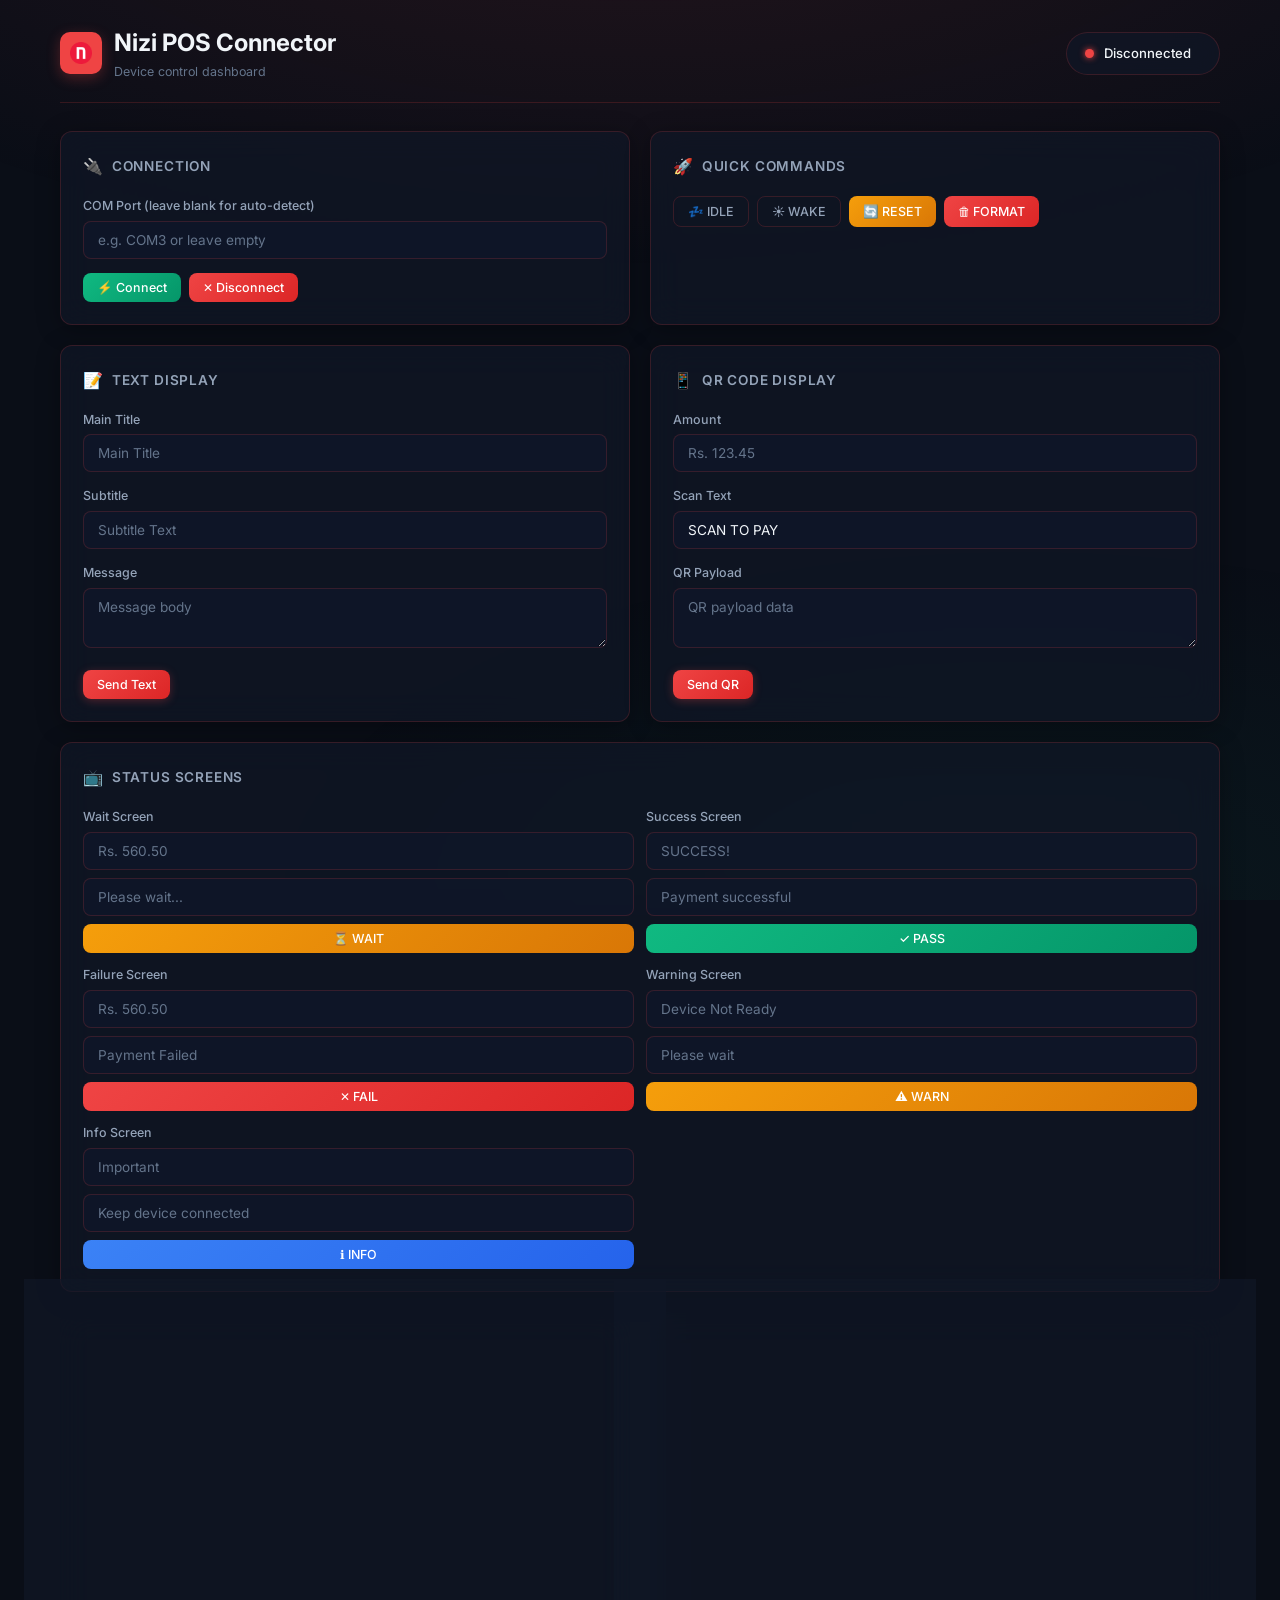
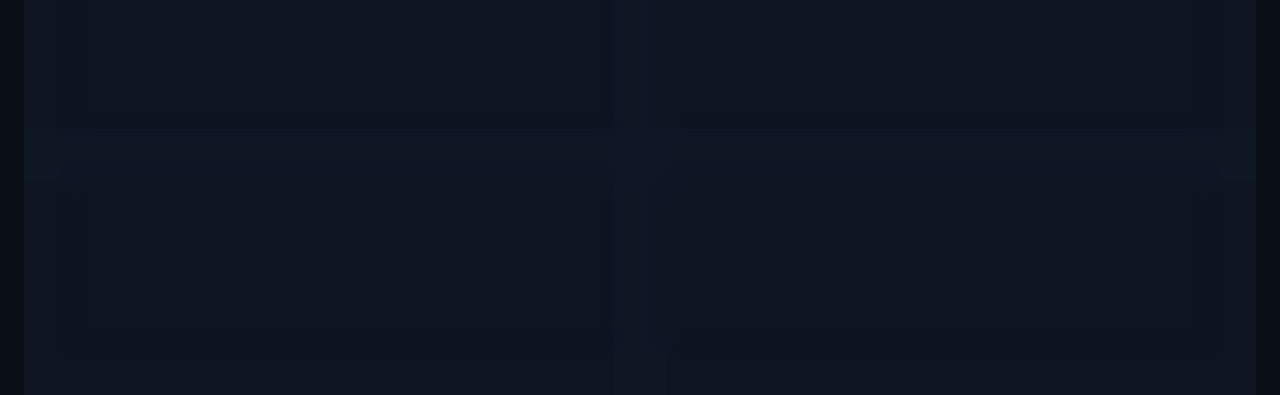
==== static/index.html @ 3626629b "ported the fix of windows and linux build" ====
<!DOCTYPE html>
<html lang="en">

<head>
    <meta charset="UTF-8">
    <meta name="viewport" content="width=device-width, initial-scale=1.0">
    <title>Nizi POS Connector — Dashboard</title>
    <meta name="description" content="Nizi POS Connector — device control dashboard">
    <link rel="stylesheet" href="/static/style.css">
    <script src="https://cdn.socket.io/4.7.5/socket.io.min.js"></script>
</head>

<body>

    <div class="app-container">

        <!-- ═══ Header ═══ -->
        <header class="app-header">
            <div class="logo">
                <div class="logo-icon">
                    <img class="logo-img" src="/assets/icon.ico" alt="Nizi POS logo">
                </div>
                <div>
                    <h1>Nizi POS Connector</h1>
                    <div class="subtitle">Device control dashboard</div>
                </div>
            </div>
            <div class="status-badge" id="statusBadge">
                <span class="dot"></span>
                <span id="statusText">Disconnected</span>
                <span class="port-label" id="portLabel"></span>
            </div>
        </header>

        <!-- ═══ Dashboard Grid ═══ -->
        <div class="dashboard-grid">

            <!-- ─── Connection Card ─── -->
            <div class="card" id="connectionCard">
                <div class="card-title"><span class="icon">🔌</span> Connection</div>
                <div class="form-group">
                    <label for="comPort">COM Port (leave blank for auto-detect)</label>
                    <input type="text" id="comPort" class="form-control" placeholder="e.g. COM3 or leave empty">
                </div>
                <div class="connection-actions">
                    <button class="btn btn-success btn-sm" id="btnConnect" onclick="connectDevice()">⚡ Connect</button>
                    <button class="btn btn-danger btn-sm" id="btnDisconnect" onclick="disconnectDevice()">✕
                        Disconnect</button>
                </div>
            </div>

            <!-- ─── Quick Commands ─── -->
            <div class="card">
                <div class="card-title"><span class="icon">🚀</span> Quick Commands</div>
                <div class="btn-group">
                    <button class="btn btn-outline btn-sm" onclick="sendCmd('IDLE')">💤 IDLE</button>
                    <button class="btn btn-outline btn-sm" onclick="sendCmd('WAKE')">☀️ WAKE</button>
                    <button class="btn btn-warning btn-sm" onclick="sendCmd('RESET')">🔄 RESET</button>
                    <button class="btn btn-danger btn-sm"
                        onclick="if(confirm('Format internal flash?')) sendCmd('FORMAT')">🗑 FORMAT</button>
                </div>
            </div>

            <!-- ─── Text Command ─── -->
            <div class="card">
                <div class="card-title"><span class="icon">📝</span> Text Display</div>
                <div class="form-group">
                    <label for="textTitle">Main Title</label>
                    <input type="text" id="textTitle" class="form-control" placeholder="Main Title">
                </div>
                <div class="form-group">
                    <label for="textSubtitle">Subtitle</label>
                    <input type="text" id="textSubtitle" class="form-control" placeholder="Subtitle Text">
                </div>
                <div class="form-group">
                    <label for="textMessage">Message</label>
                    <textarea id="textMessage" class="form-control" placeholder="Message body"></textarea>
                </div>
                <button class="btn btn-primary btn-sm" onclick="sendText()">Send Text</button>
            </div>

            <!-- ─── QR Command ─── -->
            <div class="card">
                <div class="card-title"><span class="icon">📱</span> QR Code Display</div>
                <div class="form-group">
                    <label for="qrAmount">Amount</label>
                    <input type="text" id="qrAmount" class="form-control" placeholder="Rs. 123.45">
                </div>
                <div class="form-group">
                    <label for="qrScanText">Scan Text</label>
                    <input type="text" id="qrScanText" class="form-control" placeholder="SCAN TO PAY"
                        value="SCAN TO PAY">
                </div>
                <div class="form-group">
                    <label for="qrPayload">QR Payload</label>
                    <textarea id="qrPayload" class="form-control" placeholder="QR payload data"></textarea>
                </div>
                <button class="btn btn-primary btn-sm" onclick="sendQR()">Send QR</button>
            </div>

            <!-- ─── Status Screens ─── -->
            <div class="card full-width">
                <div class="card-title"><span class="icon">📺</span> Status Screens</div>

                <div class="dashboard-grid" style="gap:12px;">
                    <!-- WAIT -->
                    <div style="display:flex;flex-direction:column;gap:8px;">
                        <div class="form-group" style="margin:0">
                            <label>Wait Screen</label>
                            <input type="text" id="waitAmount" class="form-control" placeholder="Rs. 560.50">
                        </div>
                        <input type="text" id="waitMsg" class="form-control" placeholder="Please wait...">
                        <button class="btn btn-warning btn-sm" onclick="sendStatus('WAIT', 'waitAmount', 'waitMsg')">⏳
                            WAIT</button>
                    </div>
                    <!-- PASS -->
                    <div style="display:flex;flex-direction:column;gap:8px;">
                        <div class="form-group" style="margin:0">
                            <label>Success Screen</label>
                            <input type="text" id="passTitle" class="form-control" placeholder="SUCCESS!">
                        </div>
                        <input type="text" id="passMsg" class="form-control" placeholder="Payment successful">
                        <button class="btn btn-success btn-sm" onclick="sendStatus('PASS', 'passTitle', 'passMsg')">✓
                            PASS</button>
                    </div>
                    <!-- FAIL -->
                    <div style="display:flex;flex-direction:column;gap:8px;">
                        <div class="form-group" style="margin:0">
                            <label>Failure Screen</label>
                            <input type="text" id="failAmount" class="form-control" placeholder="Rs. 560.50">
                        </div>
                        <input type="text" id="failMsg" class="form-control" placeholder="Payment Failed">
                        <button class="btn btn-danger btn-sm" onclick="sendStatus('FAIL', 'failAmount', 'failMsg')">✕
                            FAIL</button>
                    </div>
                    <!-- WARN -->
                    <div style="display:flex;flex-direction:column;gap:8px;">
                        <div class="form-group" style="margin:0">
                            <label>Warning Screen</label>
                            <input type="text" id="warnTitle" class="form-control" placeholder="Device Not Ready">
                        </div>
                        <input type="text" id="warnMsg" class="form-control" placeholder="Please wait">
                        <button class="btn btn-warning btn-sm" onclick="sendStatus('WARN', 'warnTitle', 'warnMsg')">⚠
                            WARN</button>
                    </div>
                    <!-- INFO -->
                    <div style="display:flex;flex-direction:column;gap:8px;">
                        <div class="form-group" style="margin:0">
                            <label>Info Screen</label>
                            <input type="text" id="infoTitle" class="form-control" placeholder="Important">
                        </div>
                        <input type="text" id="infoMsg" class="form-control" placeholder="Keep device connected">
                        <button class="btn btn-info btn-sm" onclick="sendStatus('INFO', 'infoTitle', 'infoMsg')">ℹ
                            INFO</button>
                    </div>
                </div>
            </div>

            <!-- ─── Settings ─── -->
            <div class="card">
                <div class="card-title"><span class="icon">⚙️</span> Device Settings</div>

                <div class="slider-group">
                    <div class="slider-header">
                        <label for="volumeSlider">Volume</label>
                        <span class="slider-value" id="volumeVal">—</span>
                    </div>
                    <input type="range" id="volumeSlider" min="0" max="100" value="0"
                        oninput="document.getElementById('volumeVal').textContent=this.value">
                    <button class="btn btn-outline btn-sm" style="margin-top:8px"
                        onclick="setSetting('volume', document.getElementById('volumeSlider').value)">Apply</button>
                </div>

                <div class="slider-group">
                    <div class="slider-header">
                        <label for="brightnessSlider">Brightness</label>
                        <span class="slider-value" id="brightnessVal">—</span>
                    </div>
                    <input type="range" id="brightnessSlider" min="0" max="100" value="0"
                        oninput="document.getElementById('brightnessVal').textContent=this.value">
                    <button class="btn btn-outline btn-sm" style="margin-top:8px"
                        onclick="setSetting('brightness', document.getElementById('brightnessSlider').value)">Apply</button>
                </div>

                <div class="slider-group">
                    <div class="slider-header">
                        <label for="screentimeSlider">Screen Time (sec)</label>
                        <span class="slider-value" id="screentimeVal">—</span>
                    </div>
                    <input type="range" id="screentimeSlider" min="10" max="600" value="10"
                        oninput="document.getElementById('screentimeVal').textContent=this.value">
                    <button class="btn btn-outline btn-sm" style="margin-top:8px"
                        onclick="setSetting('screentime', document.getElementById('screentimeSlider').value)">Apply</button>
                </div>

                <div class="settings-hint" id="settingsHint">
                    Device settings are not auto-read. Move a slider to choose a value, then press Apply.
                </div>
            </div>

            <!-- ─── Image Upload ─── -->
            <div class="card">
                <div class="card-title"><span class="icon">🖼</span> Image Upload</div>
                <div class="drop-zone" id="dropZone">
                    <div class="drop-icon">📤</div>
                    <p>Drop JPEG image here or click to browse</p>
                    <div class="drop-hint">Supports .jpg / .jpeg files only</div>
                    <input type="file" id="imageInput" accept="image/jpeg,.jpg,.jpeg"
                        onchange="handleImageSelect(event)">
                </div>

                <div class="form-group" style="margin-top: 15px;">
                    <label for="screenSize">Target Screen Size</label>
                    <select id="screenSize" class="form-control">
                        <option value="240x320">240x320px</option>
                        <option value="320x480">320x480px</option>
                    </select>
                </div>

                <div id="imagePreview" style="text-align:center;margin-top:10px;"></div>
                <button class="btn btn-primary btn-sm" style="margin-top:12px;width:100%;" id="btnUploadImg"
                    onclick="uploadImage()" disabled>
                    Upload to Device
                </button>
            </div>

            <!-- ─── Raw Command ─── -->
            <div class="card">
                <div class="card-title"><span class="icon">⌨️</span> Raw Command</div>
                <div class="form-group">
                    <label for="rawCommand">Command String</label>
                    <input type="text" id="rawCommand" class="form-control" placeholder="e.g. TEXT**Hello**World**Test">
                </div>
                <button class="btn btn-primary btn-sm" onclick="sendRaw()">Send</button>
            </div>

            <!-- ─── Activity Log ─── -->
            <div class="card">
                <div class="card-title"><span class="icon">📋</span> Activity Log</div>
                <div class="log-area" id="logArea">
                    <div class="log-entry info"><span class="timestamp">[--:--:--]</span> Dashboard loaded. Connect a
                        device to start.</div>
                </div>
            </div>

        </div><!-- /dashboard-grid -->
    </div><!-- /app-container -->

    <!-- Setup Modal -->
    <div class="modal-overlay" id="setupModal">
        <div class="setup-card">
            <div class="setup-header">
                <div class="logo-icon" style="margin: 0 auto 16px;">🔑</div>
                <h2>Setup API Access</h2>
                <p>Enter the API key shared with you via email or WhatsApp.</p>
            </div>

            <div class="form-group">
                <label for="apiKeyInput">Your API Token</label>
                <input type="password" id="apiKeyInput" class="form-control" placeholder="Paste token here...">
            </div>

            <div class="setup-footer">
                <button class="btn btn-primary" onclick="saveApiKey()">Authorize Access</button>
                <div class="setup-actions">
                    <button class="btn btn-outline" type="button" onclick="openContactUs()">Contact Us</button>
                    <button class="btn btn-success" type="button" onclick="openWhatsAppSupport()">Contact on
                        WhatsApp</button>
                </div>
                <p style="font-size:0.7rem; color:var(--text-muted); text-align:center;">
                    Need help with the key? Reach out to Yarsa Tech. Contact us on WhatsApp or email.
                </p>
            </div>
        </div>
    </div>


    <!-- Toast container -->
    <div class="toast-container" id="toastContainer"></div>

    <script src="/static/app.js"></script>
</body>

</html>
---- static/style.css ----
/* ═══════════════════════════════════════════════════════════════════════
   Nizi POS Connector — dashboard styles
   ═══════════════════════════════════════════════════════════════════════ */

@import url('https://fonts.googleapis.com/css2?family=Inter:wght@300;400;500;600;700&display=swap');

/* ── Reset & Variables ────────────────────────────────────────────── */

*, *::before, *::after {
    margin: 0;
    padding: 0;
    box-sizing: border-box;
}

:root {
    --bg-primary: #0a0e17;
    --bg-secondary: #111827;
    --bg-card: rgba(17, 24, 39, 0.7);
    --bg-card-hover: rgba(30, 41, 59, 0.8);
    --bg-input: rgba(15, 23, 42, 0.8);
    --border-color: rgba(239, 68, 68, 0.18);
    --border-active: rgba(239, 68, 68, 0.45);
    --text-primary: #f1f5f9;
    --text-secondary: #94a3b8;
    --text-muted: #64748b;
    --accent: #ef4444;
    --accent-bright: #f87171;
    --accent-glow: rgba(239, 68, 68, 0.3);
    --success: #10b981;
    --success-bg: rgba(16, 185, 129, 0.1);
    --danger: #ef4444;
    --danger-bg: rgba(239, 68, 68, 0.1);
    --warning: #f59e0b;
    --warning-bg: rgba(245, 158, 11, 0.1);
    --info: #3b82f6;
    --info-bg: rgba(59, 130, 246, 0.1);
    --radius: 12px;
    --radius-sm: 8px;
    --shadow: 0 4px 24px rgba(0, 0, 0, 0.3);
    --transition: 0.2s cubic-bezier(0.4, 0, 0.2, 1);
}

body {
    font-family: 'Inter', -apple-system, BlinkMacSystemFont, sans-serif;
    background: var(--bg-primary);
    color: var(--text-primary);
    line-height: 1.6;
    min-height: 100vh;
    overflow-x: hidden;
}

/* ── Background Pattern ───────────────────────────────────────────── */

body::before {
    content: '';
    position: fixed;
    inset: 0;
    background:
        radial-gradient(ellipse 80% 50% at 50% -20%, rgba(239, 68, 68, 0.12), transparent),
        radial-gradient(ellipse 60% 40% at 80% 100%, rgba(16, 185, 129, 0.06), transparent);
    pointer-events: none;
    z-index: 0;
}

/* ── Layout ───────────────────────────────────────────────────────── */

.app-container {
    position: relative;
    z-index: 1;
    max-width: 1200px;
    margin: 0 auto;
    padding: 24px 20px 40px;
}

/* ── Header ───────────────────────────────────────────────────────── */

.app-header {
    display: flex;
    align-items: center;
    justify-content: space-between;
    margin-bottom: 28px;
    padding-bottom: 20px;
    border-bottom: 1px solid var(--border-color);
}

.app-header .logo {
    display: flex;
    align-items: center;
    gap: 12px;
}

.app-header .logo-icon {
    width: 42px;
    height: 42px;
    background: var(--accent);
    border-radius: 10px;
    display: flex;
    align-items: center;
    justify-content: center;
    font-size: 20px;
    box-shadow: 0 4px 14px var(--accent-glow);
}

.app-header .logo-img {
    width: 22px;
    height: 22px;
    object-fit: contain;
}

.app-header h1 {
    font-size: 1.5rem;
    font-weight: 700;
    background: none;
    -webkit-background-clip: initial;
    background-clip: initial;
    -webkit-text-fill-color: initial;
    color: var(--text-primary);
}

.app-header .subtitle {
    font-size: 0.78rem;
    color: var(--text-muted);
    font-weight: 400;
}

/* ── Connection Status Badge ──────────────────────────────────────── */

.status-badge {
    display: flex;
    align-items: center;
    gap: 10px;
    padding: 10px 18px;
    border-radius: 50px;
    background: var(--bg-card);
    border: 1px solid var(--border-color);
    backdrop-filter: blur(12px);
    font-size: 0.82rem;
    font-weight: 500;
    transition: var(--transition);
}

.status-badge .dot {
    width: 9px;
    height: 9px;
    border-radius: 50%;
    background: var(--danger);
    transition: var(--transition);
    box-shadow: 0 0 6px var(--danger);
}

.status-badge.connected .dot {
    background: var(--success);
    box-shadow: 0 0 8px var(--success);
    animation: pulse-dot 2s infinite;
}

@keyframes pulse-dot {
    0%, 100% { opacity: 1; }
    50% { opacity: 0.5; }
}

.status-badge .port-label {
    color: var(--text-muted);
    font-size: 0.75rem;
}

/* ── Section Grid ─────────────────────────────────────────────────── */

.dashboard-grid {
    display: grid;
    grid-template-columns: 1fr 1fr;
    gap: 20px;
}

@media (max-width: 768px) {
    .dashboard-grid { grid-template-columns: 1fr; }
}

/* ── Card ─────────────────────────────────────────────────────────── */

.card {
    background: var(--bg-card);
    border: 1px solid var(--border-color);
    border-radius: var(--radius);
    padding: 22px;
    backdrop-filter: blur(16px);
    box-shadow: var(--shadow);
    transition: border-color var(--transition), box-shadow var(--transition);
}

.card:hover {
    border-color: var(--border-active);
    box-shadow: 0 4px 30px rgba(239, 68, 68, 0.14);
}

.card.full-width {
    grid-column: 1 / -1;
}

.settings-hint {
    margin-top: 16px;
    font-size: 0.75rem;
    color: var(--text-muted);
}

.card-title {
    font-size: 0.85rem;
    font-weight: 600;
    text-transform: uppercase;
    letter-spacing: 0.06em;
    color: var(--text-secondary);
    margin-bottom: 16px;
    display: flex;
    align-items: center;
    gap: 8px;
}

.card-title .icon {
    font-size: 1rem;
}

/* ── Buttons ──────────────────────────────────────────────────────── */

.btn {
    display: inline-flex;
    align-items: center;
    justify-content: center;
    gap: 6px;
    padding: 9px 18px;
    border: none;
    border-radius: var(--radius-sm);
    font-family: inherit;
    font-size: 0.82rem;
    font-weight: 500;
    cursor: pointer;
    transition: var(--transition);
    outline: none;
    white-space: nowrap;
}

.btn:active { transform: scale(0.97); }
.btn:disabled {
    opacity: 0.65;
    cursor: not-allowed;
    filter: saturate(0.7);
}

.btn-primary {
    background: linear-gradient(135deg, var(--accent), #dc2626);
    color: #fff;
    box-shadow: 0 2px 10px var(--accent-glow);
}
.btn-primary:hover {
    box-shadow: 0 4px 18px var(--accent-glow);
    filter: brightness(1.1);
}

.btn-success {
    background: linear-gradient(135deg, var(--success), #059669);
    color: #fff;
}
.btn-success:hover { filter: brightness(1.1); }

.btn-danger {
    background: linear-gradient(135deg, var(--danger), #dc2626);
    color: #fff;
}
.btn-danger:hover { filter: brightness(1.1); }

.btn-warning {
    background: linear-gradient(135deg, var(--warning), #d97706);
    color: #fff;
}
.btn-warning:hover { filter: brightness(1.1); }

.btn-info {
    background: linear-gradient(135deg, var(--info), #2563eb);
    color: #fff;
}
.btn-info:hover { filter: brightness(1.1); }

.btn-outline {
    background: transparent;
    color: var(--text-secondary);
    border: 1px solid var(--border-color);
}
.btn-outline:hover {
    border-color: var(--accent);
    color: var(--accent-bright);
    background: rgba(239, 68, 68, 0.08);
}

.btn-sm { padding: 7px 14px; font-size: 0.78rem; }

/* ── Button Groups ────────────────────────────────────────────────── */

.btn-group {
    display: flex;
    flex-wrap: wrap;
    gap: 8px;
}

/* ── Inputs ───────────────────────────────────────────────────────── */

.form-group {
    margin-bottom: 14px;
}

.form-group label {
    display: block;
    font-size: 0.78rem;
    font-weight: 500;
    color: var(--text-secondary);
    margin-bottom: 5px;
}

.form-control {
    width: 100%;
    padding: 10px 14px;
    background: var(--bg-input);
    border: 1px solid var(--border-color);
    border-radius: var(--radius-sm);
    color: var(--text-primary);
    font-family: inherit;
    font-size: 0.85rem;
    outline: none;
    transition: var(--transition);
}

.form-control:focus {
    border-color: var(--accent);
    box-shadow: 0 0 0 3px var(--accent-glow);
}

.form-control::placeholder {
    color: var(--text-muted);
}

textarea.form-control {
    resize: vertical;
    min-height: 60px;
}

/* ── Range Sliders ────────────────────────────────────────────────── */

.slider-group {
    margin-bottom: 16px;
}

.slider-group .slider-header {
    display: flex;
    justify-content: space-between;
    align-items: center;
    margin-bottom: 6px;
}

.slider-group label {
    font-size: 0.78rem;
    font-weight: 500;
    color: var(--text-secondary);
}

.slider-group .slider-value {
    font-size: 0.82rem;
    font-weight: 600;
    color: var(--accent-bright);
    min-width: 36px;
    text-align: right;
}

input[type="range"] {
    -webkit-appearance: none;
    appearance: none;
    width: 100%;
    height: 6px;
    border-radius: 3px;
    background: rgba(239, 68, 68, 0.2);
    outline: none;
    cursor: pointer;
}

input[type="range"]::-webkit-slider-thumb {
    -webkit-appearance: none;
    appearance: none;
    width: 18px;
    height: 18px;
    border-radius: 50%;
    background: var(--accent);
    box-shadow: 0 2px 8px var(--accent-glow);
    cursor: pointer;
    transition: var(--transition);
}

input[type="range"]::-webkit-slider-thumb:hover {
    transform: scale(1.15);
}

/* ── Image Upload (Drop Zone) ─────────────────────────────────────── */

.drop-zone {
    border: 2px dashed var(--border-color);
    border-radius: var(--radius);
    padding: 32px;
    text-align: center;
    cursor: pointer;
    transition: var(--transition);
    color: var(--text-muted);
    position: relative;
    overflow: hidden;
}

.drop-zone:hover,
.drop-zone.dragover {
    border-color: var(--accent);
    background: rgba(239, 68, 68, 0.08);
    color: var(--accent-bright);
}

.drop-zone .drop-icon {
    font-size: 2rem;
    margin-bottom: 8px;
}

.drop-zone p {
    font-size: 0.85rem;
}

.drop-zone .drop-hint {
    font-size: 0.75rem;
    color: var(--text-muted);
    margin-top: 4px;
}

.drop-zone input[type="file"] {
    position: absolute;
    inset: 0;
    opacity: 0;
    cursor: pointer;
}

.drop-zone .preview-img {
    max-height: 120px;
    border-radius: var(--radius-sm);
    margin-top: 10px;
}

/* ── Log / Toast ──────────────────────────────────────────────────── */

.log-area {
    max-height: 200px;
    overflow-y: auto;
    padding: 10px 14px;
    background: var(--bg-input);
    border-radius: var(--radius-sm);
    border: 1px solid var(--border-color);
    font-family: 'JetBrains Mono', 'Fira Code', monospace;
    font-size: 0.75rem;
    line-height: 1.7;
    color: var(--text-secondary);
}

.log-area .log-entry {
    padding: 2px 0;
    border-bottom: 1px solid rgba(255,255,255,0.03);
}

.log-area .log-entry .timestamp {
    color: var(--text-muted);
    margin-right: 8px;
}

.log-area .log-entry.success { color: var(--success); }
.log-area .log-entry.error   { color: var(--danger); }
.log-area .log-entry.info    { color: var(--info); }

/* ── Toast Notifications ──────────────────────────────────────────── */

.toast-container {
    position: fixed;
    bottom: 20px;
    right: 20px;
    z-index: 9999;
    display: flex;
    flex-direction: column-reverse;
    gap: 8px;
}

.toast {
    padding: 12px 20px;
    border-radius: var(--radius-sm);
    font-size: 0.82rem;
    font-weight: 500;
    backdrop-filter: blur(12px);
    box-shadow: var(--shadow);
    animation: toast-in 0.3s ease-out;
    display: flex;
    align-items: center;
    gap: 8px;
    max-width: 360px;
}

.toast.success { background: var(--success-bg); border: 1px solid var(--success); color: var(--success); }
.toast.error   { background: var(--danger-bg);  border: 1px solid var(--danger);  color: var(--danger);  }
.toast.warning { background: var(--warning-bg); border: 1px solid var(--warning); color: var(--warning); }
.toast.info    { background: var(--info-bg);    border: 1px solid var(--info);    color: var(--info);    }

@keyframes toast-in {
    from { opacity: 0; transform: translateY(12px) scale(0.96); }
    to   { opacity: 1; transform: translateY(0) scale(1); }
}

/* ── Connection Card special ──────────────────────────────────────── */

.connection-actions {
    display: flex;
    gap: 8px;
    margin-top: 12px;
    flex-wrap: wrap;
}

/* ── Scrollbar ────────────────────────────────────────────────────── */

::-webkit-scrollbar { width: 6px; }
::-webkit-scrollbar-track { background: transparent; }
::-webkit-scrollbar-thumb { background: rgba(239, 68, 68, 0.25); border-radius: 3px; }
::-webkit-scrollbar-thumb:hover { background: rgba(239, 68, 68, 0.45); }

/* ── Micro-animations ─────────────────────────────────────────────── */

@keyframes fade-in {
    from { opacity: 0; transform: translateY(8px); }
    to   { opacity: 1; transform: translateY(0); }
}

.card {
    animation: fade-in 0.4s ease-out both;
}

.card:nth-child(2) { animation-delay: 0.05s; }
.card:nth-child(3) { animation-delay: 0.1s; }
.card:nth-child(4) { animation-delay: 0.15s; }
.card:nth-child(5) { animation-delay: 0.2s; }
.card:nth-child(6) { animation-delay: 0.25s; }
.card:nth-child(7) { animation-delay: 0.3s; }
.card:nth-child(8) { animation-delay: 0.35s; }

/* ── Setup Modal ──────────────────────────────────────────────────── */

.modal-overlay {
    position: fixed;
    inset: 0;
    background: rgba(0, 0, 0, 0.85);
    backdrop-filter: blur(8px);
    z-index: 10000;
    display: none; /* Hidden by default */
    align-items: center;
    justify-content: center;
    padding: 20px;
}

.modal-overlay.active {
    display: flex;
    animation: fade-in-overlay 0.3s ease-out;
}

@keyframes fade-in-overlay {
    from { opacity: 0; }
    to { opacity: 1; }
}

.setup-card {
    background: var(--bg-secondary);
    border: 1px solid var(--border-active);
    border-radius: var(--radius);
    padding: 32px;
    width: 100%;
    max-width: 460px;
    box-shadow: 0 0 40px rgba(239, 68, 68, 0.2);
    animation: slide-up 0.4s cubic-bezier(0.16, 1, 0.3, 1);
}

@keyframes slide-up {
    from { transform: translateY(20px); opacity: 0; }
    to { transform: translateY(0); opacity: 1; }
}

.setup-header {
    margin-bottom: 24px;
    text-align: center;
}

.setup-header h2 {
    font-size: 1.4rem;
    margin-bottom: 8px;
    color: var(--accent-bright);
}

.setup-header p {
    font-size: 0.85rem;
    color: var(--text-secondary);
}

.setup-footer {
    margin-top: 24px;
    display: flex;
    flex-direction: column;
    gap: 12px;
}

.setup-actions {
    display: grid;
    grid-template-columns: 1fr 1fr;
    gap: 10px;
}

.key-manage-btn {
    font-size: 0.75rem;
    color: var(--text-muted);
    background: transparent;
    border: none;
    cursor: pointer;
    text-decoration: underline;
    transition: var(--transition);
}

.key-manage-btn:hover {
    color: var(--accent-bright);
}
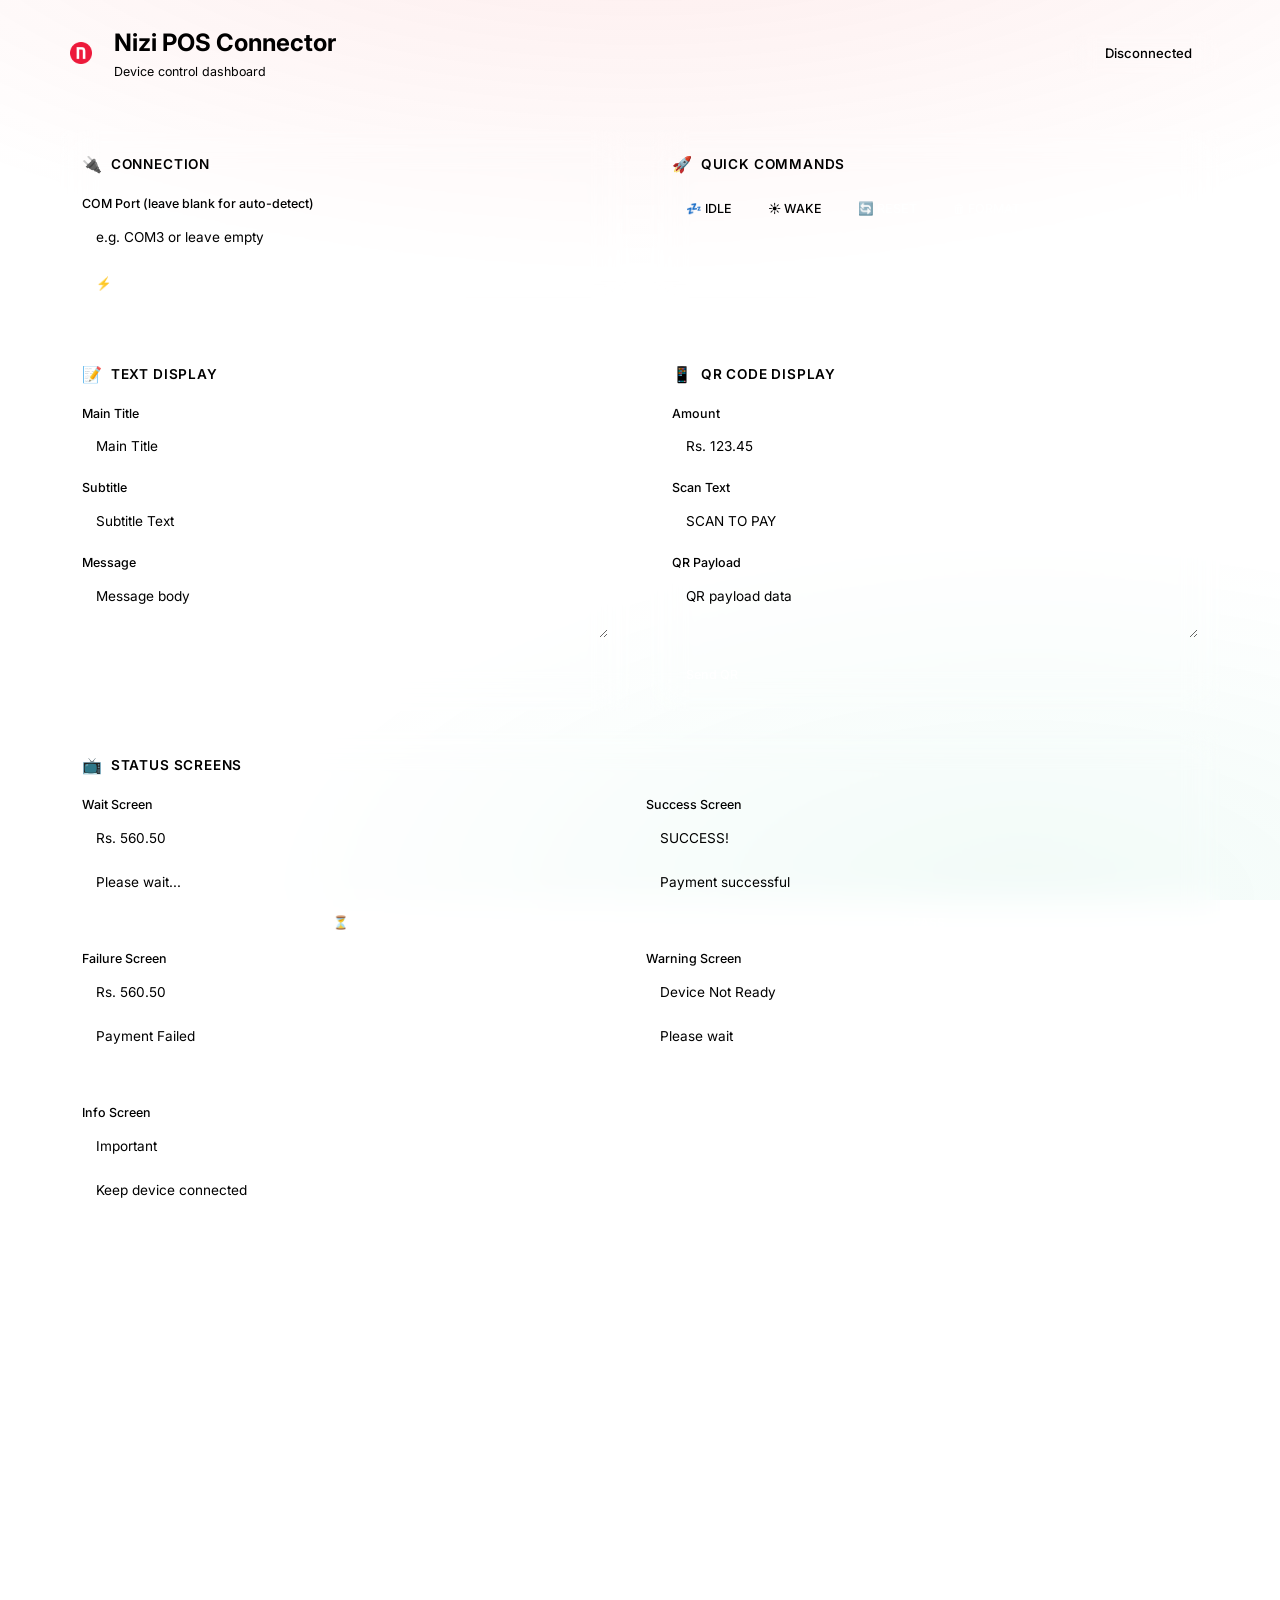
==== commit 9cb5ae9f: "chore: theme support managed from single file" ====
--- a/static/index.html
+++ b/static/index.html
@@ -6,6 +6,7 @@
     <meta name="viewport" content="width=device-width, initial-scale=1.0">
     <title>Nizi POS Connector — Dashboard</title>
     <meta name="description" content="Nizi POS Connector — device control dashboard">
+    <link rel="stylesheet" href="/api/theme.css">
     <link rel="stylesheet" href="/static/style.css">
     <script src="https://cdn.socket.io/4.7.5/socket.io.min.js"></script>
 </head>
--- a/static/style.css
+++ b/static/style.css
@@ -12,33 +12,7 @@
     box-sizing: border-box;
 }
 
-:root {
-    --bg-primary: #0a0e17;
-    --bg-secondary: #111827;
-    --bg-card: rgba(17, 24, 39, 0.7);
-    --bg-card-hover: rgba(30, 41, 59, 0.8);
-    --bg-input: rgba(15, 23, 42, 0.8);
-    --border-color: rgba(239, 68, 68, 0.18);
-    --border-active: rgba(239, 68, 68, 0.45);
-    --text-primary: #f1f5f9;
-    --text-secondary: #94a3b8;
-    --text-muted: #64748b;
-    --accent: #ef4444;
-    --accent-bright: #f87171;
-    --accent-glow: rgba(239, 68, 68, 0.3);
-    --success: #10b981;
-    --success-bg: rgba(16, 185, 129, 0.1);
-    --danger: #ef4444;
-    --danger-bg: rgba(239, 68, 68, 0.1);
-    --warning: #f59e0b;
-    --warning-bg: rgba(245, 158, 11, 0.1);
-    --info: #3b82f6;
-    --info-bg: rgba(59, 130, 246, 0.1);
-    --radius: 12px;
-    --radius-sm: 8px;
-    --shadow: 0 4px 24px rgba(0, 0, 0, 0.3);
-    --transition: 0.2s cubic-bezier(0.4, 0, 0.2, 1);
-}
+/* Variables are now injected dynamically via /api/theme.css */
 
 body {
     font-family: 'Inter', -apple-system, BlinkMacSystemFont, sans-serif;
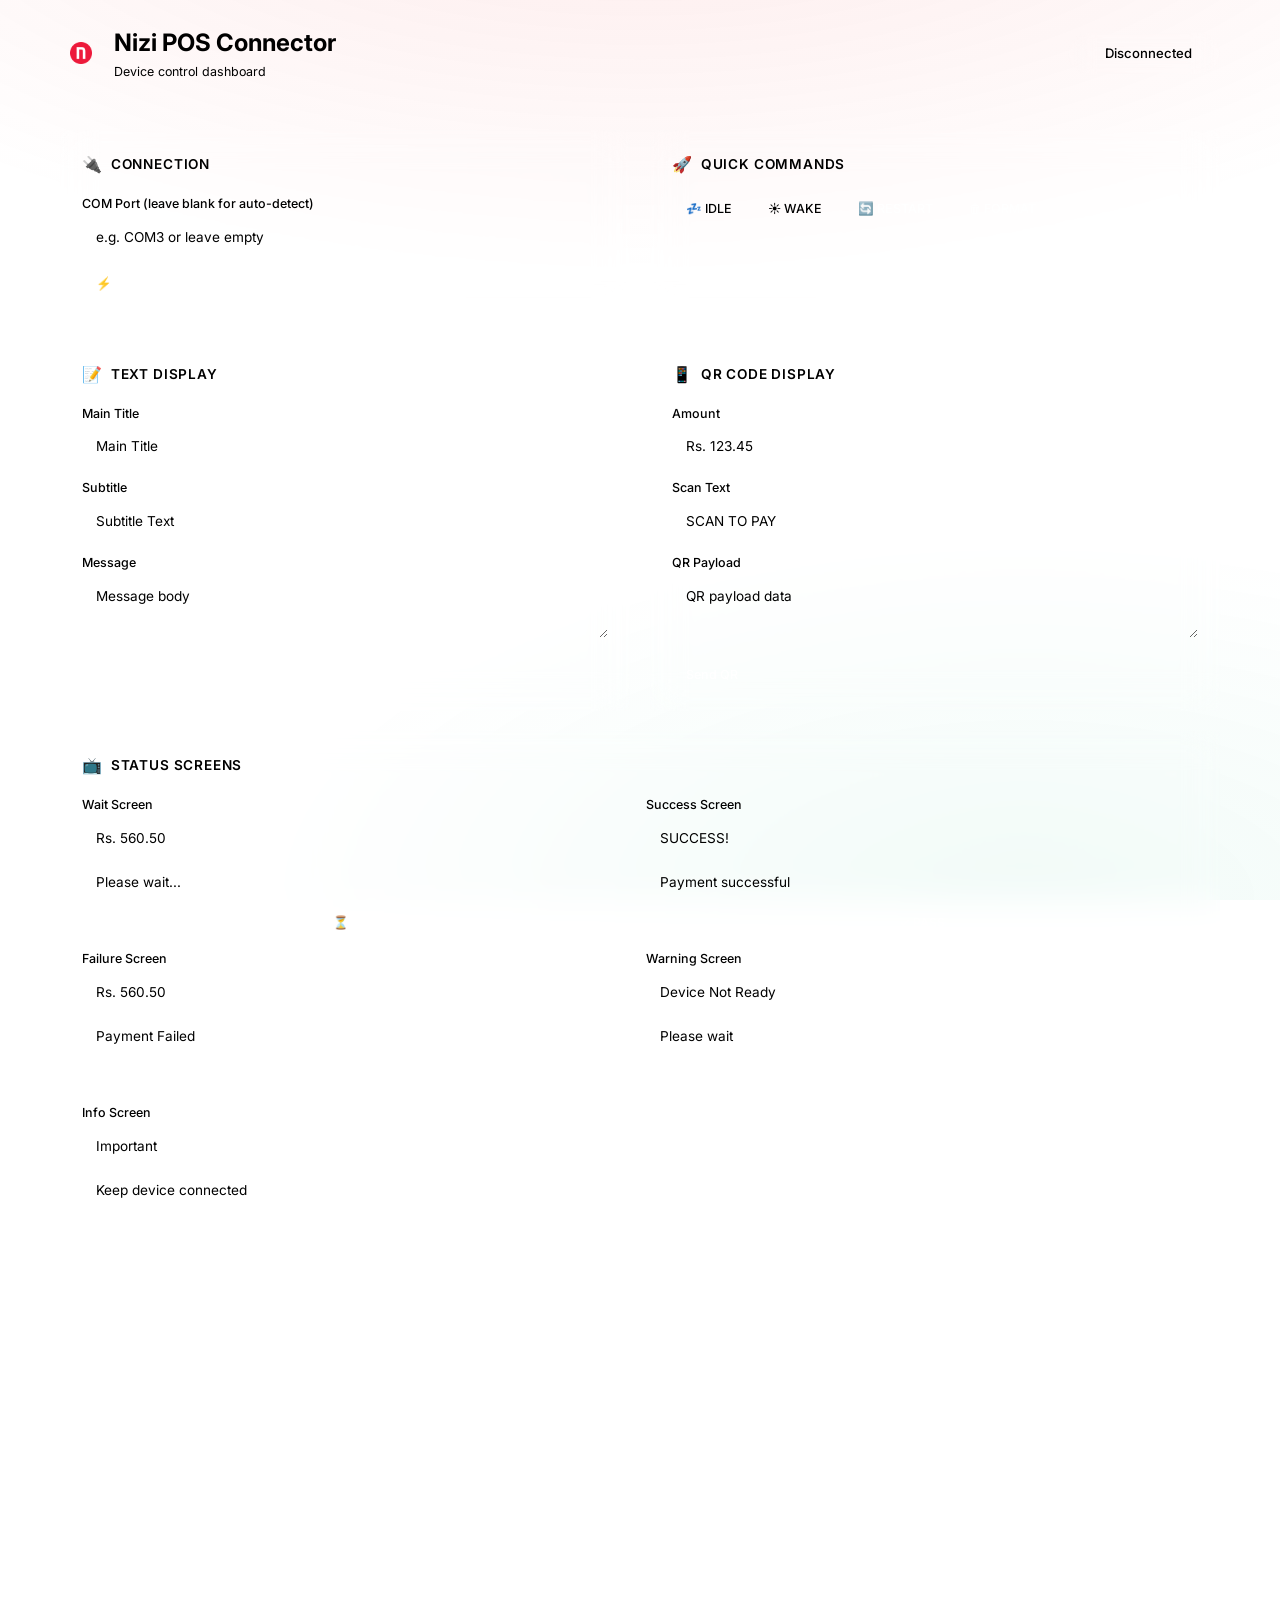
==== commit 905a440e: "chore: - changed time from ms to s - changed reset to restart - added necessary tests" ====
--- a/static/index.html
+++ b/static/index.html
@@ -56,7 +56,7 @@
                 <div class="btn-group">
                     <button class="btn btn-outline btn-sm" onclick="sendCmd('IDLE')">💤 IDLE</button>
                     <button class="btn btn-outline btn-sm" onclick="sendCmd('WAKE')">☀️ WAKE</button>
-                    <button class="btn btn-warning btn-sm" onclick="sendCmd('RESET')">🔄 RESET</button>
+                    <button class="btn btn-warning btn-sm" onclick="sendCmd('RESET')">🔄 RESTART</button>
                     <button class="btn btn-danger btn-sm"
                         onclick="if(confirm('Format internal flash?')) sendCmd('FORMAT')">🗑 FORMAT</button>
                 </div>
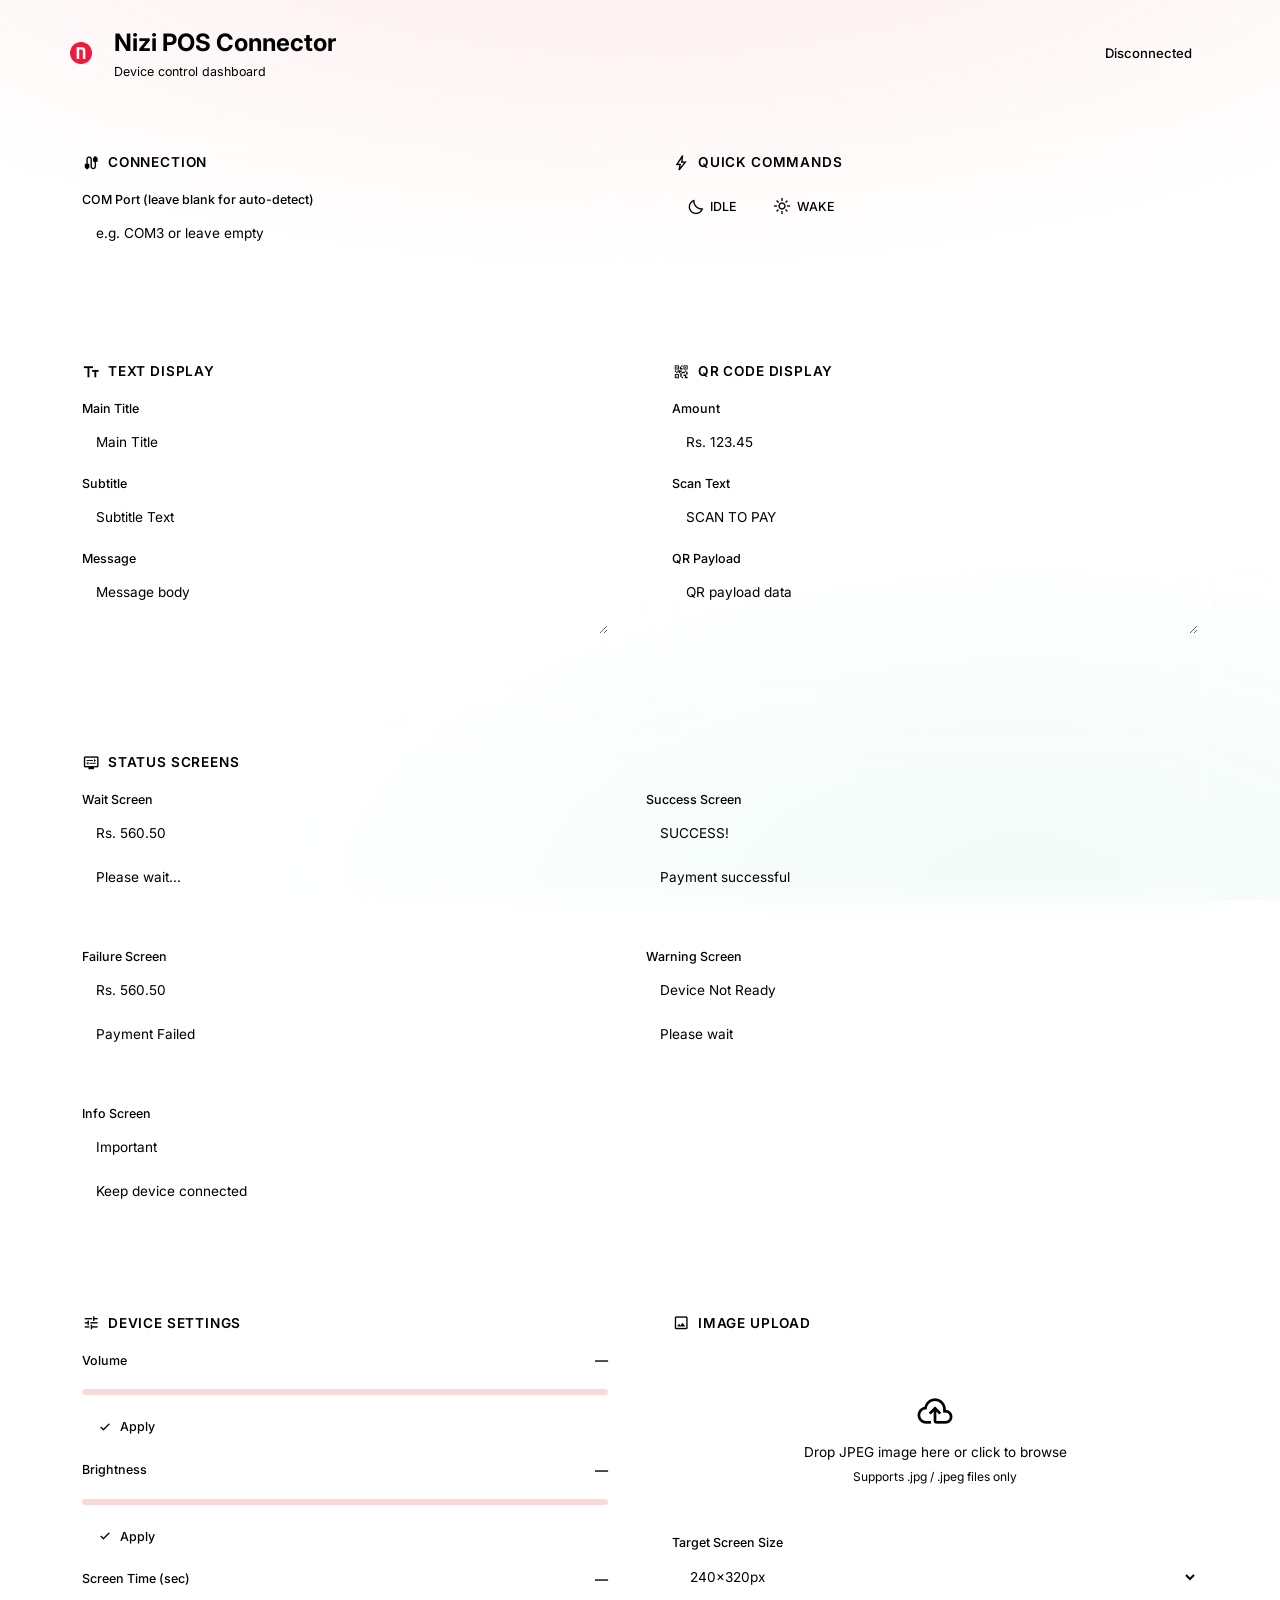
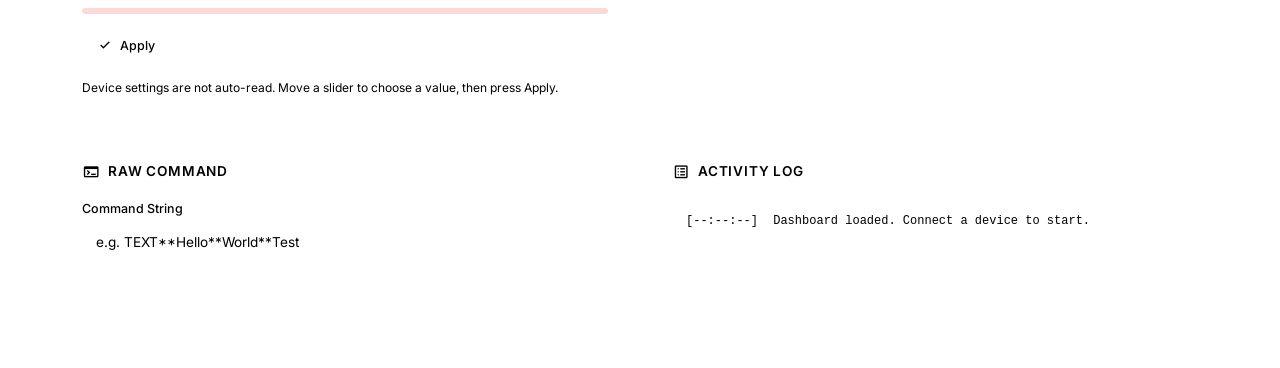
==== commit 6f4b7e9b: "feat: harden VAPT security defenses and refine UI interaction physics - Fix rate-limiting lockout, r" ====
--- a/static/index.html
+++ b/static/index.html
@@ -6,6 +6,7 @@
     <meta name="viewport" content="width=device-width, initial-scale=1.0">
     <title>Nizi POS Connector — Dashboard</title>
     <meta name="description" content="Nizi POS Connector — device control dashboard">
+    <link rel="stylesheet" href="https://fonts.googleapis.com/css2?family=Material+Symbols+Outlined:opsz,wght,FILL,GRAD@20..48,100..700,0..1,-50..200" />
     <link rel="stylesheet" href="/api/theme.css">
     <link rel="stylesheet" href="/static/style.css">
     <script src="https://cdn.socket.io/4.7.5/socket.io.min.js"></script>
@@ -38,33 +39,44 @@
 
             <!-- ─── Connection Card ─── -->
             <div class="card" id="connectionCard">
-                <div class="card-title"><span class="icon">🔌</span> Connection</div>
+                <div class="card-title"><span class="icon material-symbols-outlined">cable</span> Connection</div>
                 <div class="form-group">
                     <label for="comPort">COM Port (leave blank for auto-detect)</label>
                     <input type="text" id="comPort" class="form-control" placeholder="e.g. COM3 or leave empty">
                 </div>
                 <div class="connection-actions">
-                    <button class="btn btn-success btn-sm" id="btnConnect" onclick="connectDevice()">⚡ Connect</button>
-                    <button class="btn btn-danger btn-sm" id="btnDisconnect" onclick="disconnectDevice()">✕
-                        Disconnect</button>
+                    <button class="btn btn-success btn-sm" id="btnConnect" onclick="connectDevice()">
+                        <span class="material-symbols-outlined btn-icon">power</span> Connect
+                    </button>
+                    <button class="btn btn-danger btn-sm" id="btnDisconnect" onclick="disconnectDevice()">
+                        <span class="material-symbols-outlined btn-icon">power_off</span> Disconnect
+                    </button>
                 </div>
             </div>
 
             <!-- ─── Quick Commands ─── -->
             <div class="card">
-                <div class="card-title"><span class="icon">🚀</span> Quick Commands</div>
+                <div class="card-title"><span class="icon material-symbols-outlined">bolt</span> Quick Commands</div>
                 <div class="btn-group">
-                    <button class="btn btn-outline btn-sm" onclick="sendCmd('IDLE')">💤 IDLE</button>
-                    <button class="btn btn-outline btn-sm" onclick="sendCmd('WAKE')">☀️ WAKE</button>
-                    <button class="btn btn-warning btn-sm" onclick="sendCmd('RESET')">🔄 RESTART</button>
+                    <button class="btn btn-outline btn-sm" onclick="sendCmd('IDLE')">
+                        <span class="material-symbols-outlined btn-icon">bedtime</span> IDLE
+                    </button>
+                    <button class="btn btn-outline btn-sm" onclick="sendCmd('WAKE')">
+                        <span class="material-symbols-outlined btn-icon">light_mode</span> WAKE
+                    </button>
+                    <button class="btn btn-warning btn-sm" onclick="sendCmd('RESET')">
+                        <span class="material-symbols-outlined btn-icon">restart_alt</span> RESTART
+                    </button>
                     <button class="btn btn-danger btn-sm"
-                        onclick="if(confirm('Format internal flash?')) sendCmd('FORMAT')">🗑 FORMAT</button>
+                        onclick="if(confirm('Format internal flash?')) sendCmd('FORMAT')">
+                        <span class="material-symbols-outlined btn-icon">delete_forever</span> FORMAT
+                    </button>
                 </div>
             </div>
 
             <!-- ─── Text Command ─── -->
             <div class="card">
-                <div class="card-title"><span class="icon">📝</span> Text Display</div>
+                <div class="card-title"><span class="icon material-symbols-outlined">text_fields</span> Text Display</div>
                 <div class="form-group">
                     <label for="textTitle">Main Title</label>
                     <input type="text" id="textTitle" class="form-control" placeholder="Main Title">
@@ -77,12 +89,14 @@
                     <label for="textMessage">Message</label>
                     <textarea id="textMessage" class="form-control" placeholder="Message body"></textarea>
                 </div>
-                <button class="btn btn-primary btn-sm" onclick="sendText()">Send Text</button>
+                <button class="btn btn-primary btn-sm" onclick="sendText()">
+                    <span class="material-symbols-outlined btn-icon">send</span> Send Text
+                </button>
             </div>
 
             <!-- ─── QR Command ─── -->
             <div class="card">
-                <div class="card-title"><span class="icon">📱</span> QR Code Display</div>
+                <div class="card-title"><span class="icon material-symbols-outlined">qr_code_2</span> QR Code Display</div>
                 <div class="form-group">
                     <label for="qrAmount">Amount</label>
                     <input type="text" id="qrAmount" class="form-control" placeholder="Rs. 123.45">
@@ -96,12 +110,14 @@
                     <label for="qrPayload">QR Payload</label>
                     <textarea id="qrPayload" class="form-control" placeholder="QR payload data"></textarea>
                 </div>
-                <button class="btn btn-primary btn-sm" onclick="sendQR()">Send QR</button>
+                <button class="btn btn-primary btn-sm" onclick="sendQR()">
+                    <span class="material-symbols-outlined btn-icon">send</span> Send QR
+                </button>
             </div>
 
             <!-- ─── Status Screens ─── -->
             <div class="card full-width">
-                <div class="card-title"><span class="icon">📺</span> Status Screens</div>
+                <div class="card-title"><span class="icon material-symbols-outlined">display_settings</span> Status Screens</div>
 
                 <div class="dashboard-grid" style="gap:12px;">
                     <!-- WAIT -->
@@ -111,8 +127,9 @@
                             <input type="text" id="waitAmount" class="form-control" placeholder="Rs. 560.50">
                         </div>
                         <input type="text" id="waitMsg" class="form-control" placeholder="Please wait...">
-                        <button class="btn btn-warning btn-sm" onclick="sendStatus('WAIT', 'waitAmount', 'waitMsg')">⏳
-                            WAIT</button>
+                        <button class="btn btn-warning btn-sm" onclick="sendStatus('WAIT', 'waitAmount', 'waitMsg')">
+                            <span class="material-symbols-outlined btn-icon">hourglass_top</span> WAIT
+                        </button>
                     </div>
                     <!-- PASS -->
                     <div style="display:flex;flex-direction:column;gap:8px;">
@@ -121,8 +138,9 @@
                             <input type="text" id="passTitle" class="form-control" placeholder="SUCCESS!">
                         </div>
                         <input type="text" id="passMsg" class="form-control" placeholder="Payment successful">
-                        <button class="btn btn-success btn-sm" onclick="sendStatus('PASS', 'passTitle', 'passMsg')">✓
-                            PASS</button>
+                        <button class="btn btn-success btn-sm" onclick="sendStatus('PASS', 'passTitle', 'passMsg')">
+                            <span class="material-symbols-outlined btn-icon">check_circle</span> PASS
+                        </button>
                     </div>
                     <!-- FAIL -->
                     <div style="display:flex;flex-direction:column;gap:8px;">
@@ -131,8 +149,9 @@
                             <input type="text" id="failAmount" class="form-control" placeholder="Rs. 560.50">
                         </div>
                         <input type="text" id="failMsg" class="form-control" placeholder="Payment Failed">
-                        <button class="btn btn-danger btn-sm" onclick="sendStatus('FAIL', 'failAmount', 'failMsg')">✕
-                            FAIL</button>
+                        <button class="btn btn-danger btn-sm" onclick="sendStatus('FAIL', 'failAmount', 'failMsg')">
+                            <span class="material-symbols-outlined btn-icon">cancel</span> FAIL
+                        </button>
                     </div>
                     <!-- WARN -->
                     <div style="display:flex;flex-direction:column;gap:8px;">
@@ -141,8 +160,9 @@
                             <input type="text" id="warnTitle" class="form-control" placeholder="Device Not Ready">
                         </div>
                         <input type="text" id="warnMsg" class="form-control" placeholder="Please wait">
-                        <button class="btn btn-warning btn-sm" onclick="sendStatus('WARN', 'warnTitle', 'warnMsg')">⚠
-                            WARN</button>
+                        <button class="btn btn-warning btn-sm" onclick="sendStatus('WARN', 'warnTitle', 'warnMsg')">
+                            <span class="material-symbols-outlined btn-icon">warning</span> WARN
+                        </button>
                     </div>
                     <!-- INFO -->
                     <div style="display:flex;flex-direction:column;gap:8px;">
@@ -151,15 +171,16 @@
                             <input type="text" id="infoTitle" class="form-control" placeholder="Important">
                         </div>
                         <input type="text" id="infoMsg" class="form-control" placeholder="Keep device connected">
-                        <button class="btn btn-info btn-sm" onclick="sendStatus('INFO', 'infoTitle', 'infoMsg')">ℹ
-                            INFO</button>
+                        <button class="btn btn-info btn-sm" onclick="sendStatus('INFO', 'infoTitle', 'infoMsg')">
+                            <span class="material-symbols-outlined btn-icon">info</span> INFO
+                        </button>
                     </div>
                 </div>
             </div>
 
             <!-- ─── Settings ─── -->
             <div class="card">
-                <div class="card-title"><span class="icon">⚙️</span> Device Settings</div>
+                <div class="card-title"><span class="icon material-symbols-outlined">tune</span> Device Settings</div>
 
                 <div class="slider-group">
                     <div class="slider-header">
@@ -169,7 +190,9 @@
                     <input type="range" id="volumeSlider" min="0" max="100" value="0"
                         oninput="document.getElementById('volumeVal').textContent=this.value">
                     <button class="btn btn-outline btn-sm" style="margin-top:8px"
-                        onclick="setSetting('volume', document.getElementById('volumeSlider').value)">Apply</button>
+                        onclick="setSetting('volume', document.getElementById('volumeSlider').value)">
+                        <span class="material-symbols-outlined btn-icon">check</span> Apply
+                    </button>
                 </div>
 
                 <div class="slider-group">
@@ -180,7 +203,9 @@
                     <input type="range" id="brightnessSlider" min="0" max="100" value="0"
                         oninput="document.getElementById('brightnessVal').textContent=this.value">
                     <button class="btn btn-outline btn-sm" style="margin-top:8px"
-                        onclick="setSetting('brightness', document.getElementById('brightnessSlider').value)">Apply</button>
+                        onclick="setSetting('brightness', document.getElementById('brightnessSlider').value)">
+                        <span class="material-symbols-outlined btn-icon">check</span> Apply
+                    </button>
                 </div>
 
                 <div class="slider-group">
@@ -191,7 +216,9 @@
                     <input type="range" id="screentimeSlider" min="10" max="600" value="10"
                         oninput="document.getElementById('screentimeVal').textContent=this.value">
                     <button class="btn btn-outline btn-sm" style="margin-top:8px"
-                        onclick="setSetting('screentime', document.getElementById('screentimeSlider').value)">Apply</button>
+                        onclick="setSetting('screentime', document.getElementById('screentimeSlider').value)">
+                        <span class="material-symbols-outlined btn-icon">check</span> Apply
+                    </button>
                 </div>
 
                 <div class="settings-hint" id="settingsHint">
@@ -201,9 +228,11 @@
 
             <!-- ─── Image Upload ─── -->
             <div class="card">
-                <div class="card-title"><span class="icon">🖼</span> Image Upload</div>
+                <div class="card-title"><span class="icon material-symbols-outlined">image</span> Image Upload</div>
                 <div class="drop-zone" id="dropZone">
-                    <div class="drop-icon">📤</div>
+                    <div class="drop-icon">
+                        <span class="material-symbols-outlined" style="font-size: 38px;">cloud_upload</span>
+                    </div>
                     <p>Drop JPEG image here or click to browse</p>
                     <div class="drop-hint">Supports .jpg / .jpeg files only</div>
                     <input type="file" id="imageInput" accept="image/jpeg,.jpg,.jpeg"
@@ -221,23 +250,25 @@
                 <div id="imagePreview" style="text-align:center;margin-top:10px;"></div>
                 <button class="btn btn-primary btn-sm" style="margin-top:12px;width:100%;" id="btnUploadImg"
                     onclick="uploadImage()" disabled>
-                    Upload to Device
+                    <span class="material-symbols-outlined btn-icon">cloud_upload</span> Upload to Device
                 </button>
             </div>
 
             <!-- ─── Raw Command ─── -->
             <div class="card">
-                <div class="card-title"><span class="icon">⌨️</span> Raw Command</div>
+                <div class="card-title"><span class="icon material-symbols-outlined">terminal</span> Raw Command</div>
                 <div class="form-group">
                     <label for="rawCommand">Command String</label>
                     <input type="text" id="rawCommand" class="form-control" placeholder="e.g. TEXT**Hello**World**Test">
                 </div>
-                <button class="btn btn-primary btn-sm" onclick="sendRaw()">Send</button>
+                <button class="btn btn-primary btn-sm" onclick="sendRaw()">
+                    <span class="material-symbols-outlined btn-icon">send</span> Send
+                </button>
             </div>
 
             <!-- ─── Activity Log ─── -->
             <div class="card">
-                <div class="card-title"><span class="icon">📋</span> Activity Log</div>
+                <div class="card-title"><span class="icon material-symbols-outlined">list_alt</span> Activity Log</div>
                 <div class="log-area" id="logArea">
                     <div class="log-entry info"><span class="timestamp">[--:--:--]</span> Dashboard loaded. Connect a
                         device to start.</div>
@@ -251,7 +282,9 @@
     <div class="modal-overlay" id="setupModal">
         <div class="setup-card">
             <div class="setup-header">
-                <div class="logo-icon" style="margin: 0 auto 16px;">🔑</div>
+                <div class="logo-icon" style="margin: 0 auto 16px;">
+                    <span class="material-symbols-outlined" style="font-size:24px;">vpn_key</span>
+                </div>
                 <h2>Setup API Access</h2>
                 <p>Enter the API key shared with you via email or WhatsApp.</p>
             </div>
@@ -262,11 +295,16 @@
             </div>
 
             <div class="setup-footer">
-                <button class="btn btn-primary" onclick="saveApiKey()">Authorize Access</button>
+                <button class="btn btn-primary" onclick="saveApiKey()">
+                    <span class="material-symbols-outlined btn-icon">lock_open</span> Authorize Access
+                </button>
                 <div class="setup-actions">
-                    <button class="btn btn-outline" type="button" onclick="openContactUs()">Contact Us</button>
-                    <button class="btn btn-success" type="button" onclick="openWhatsAppSupport()">Contact on
-                        WhatsApp</button>
+                    <button class="btn btn-outline" type="button" onclick="openContactUs()">
+                        <span class="material-symbols-outlined btn-icon">support_agent</span> Contact Us
+                    </button>
+                    <button class="btn btn-success" type="button" onclick="openWhatsAppSupport()">
+                        <span class="material-symbols-outlined btn-icon">chat</span> Contact on WhatsApp
+                    </button>
                 </div>
                 <p style="font-size:0.7rem; color:var(--text-muted); text-align:center;">
                     Need help with the key? Reach out to Yarsa Tech. Contact us on WhatsApp or email.
@@ -275,7 +313,6 @@
         </div>
     </div>
 
-
     <!-- Toast container -->
     <div class="toast-container" id="toastContainer"></div>
 
--- a/static/style.css
+++ b/static/style.css
@@ -600,3 +600,44 @@
 .key-manage-btn:hover {
     color: var(--accent-bright);
 }
+
+/* ── Material Symbols & Icons ─────────────────────────────────────── */
+
+.material-symbols-outlined {
+    font-family: 'Material Symbols Outlined';
+    font-weight: normal;
+    font-style: normal;
+    font-size: 20px;
+    line-height: 1;
+    letter-spacing: normal;
+    text-transform: none;
+    display: inline-flex;
+    align-items: center;
+    justify-content: center;
+    vertical-align: middle;
+    white-space: nowrap;
+    word-wrap: normal;
+    direction: ltr;
+    -webkit-font-smoothing: antialiased;
+}
+
+.card-title .icon.material-symbols-outlined {
+    font-size: 1.15rem;
+    color: var(--accent);
+}
+
+.btn .btn-icon {
+    font-size: 18px;
+    display: inline-flex;
+    align-items: center;
+    justify-content: center;
+}
+
+.spinning {
+    animation: spin 1s linear infinite;
+}
+
+@keyframes spin {
+    from { transform: rotate(0deg); }
+    to { transform: rotate(360deg); }
+}
